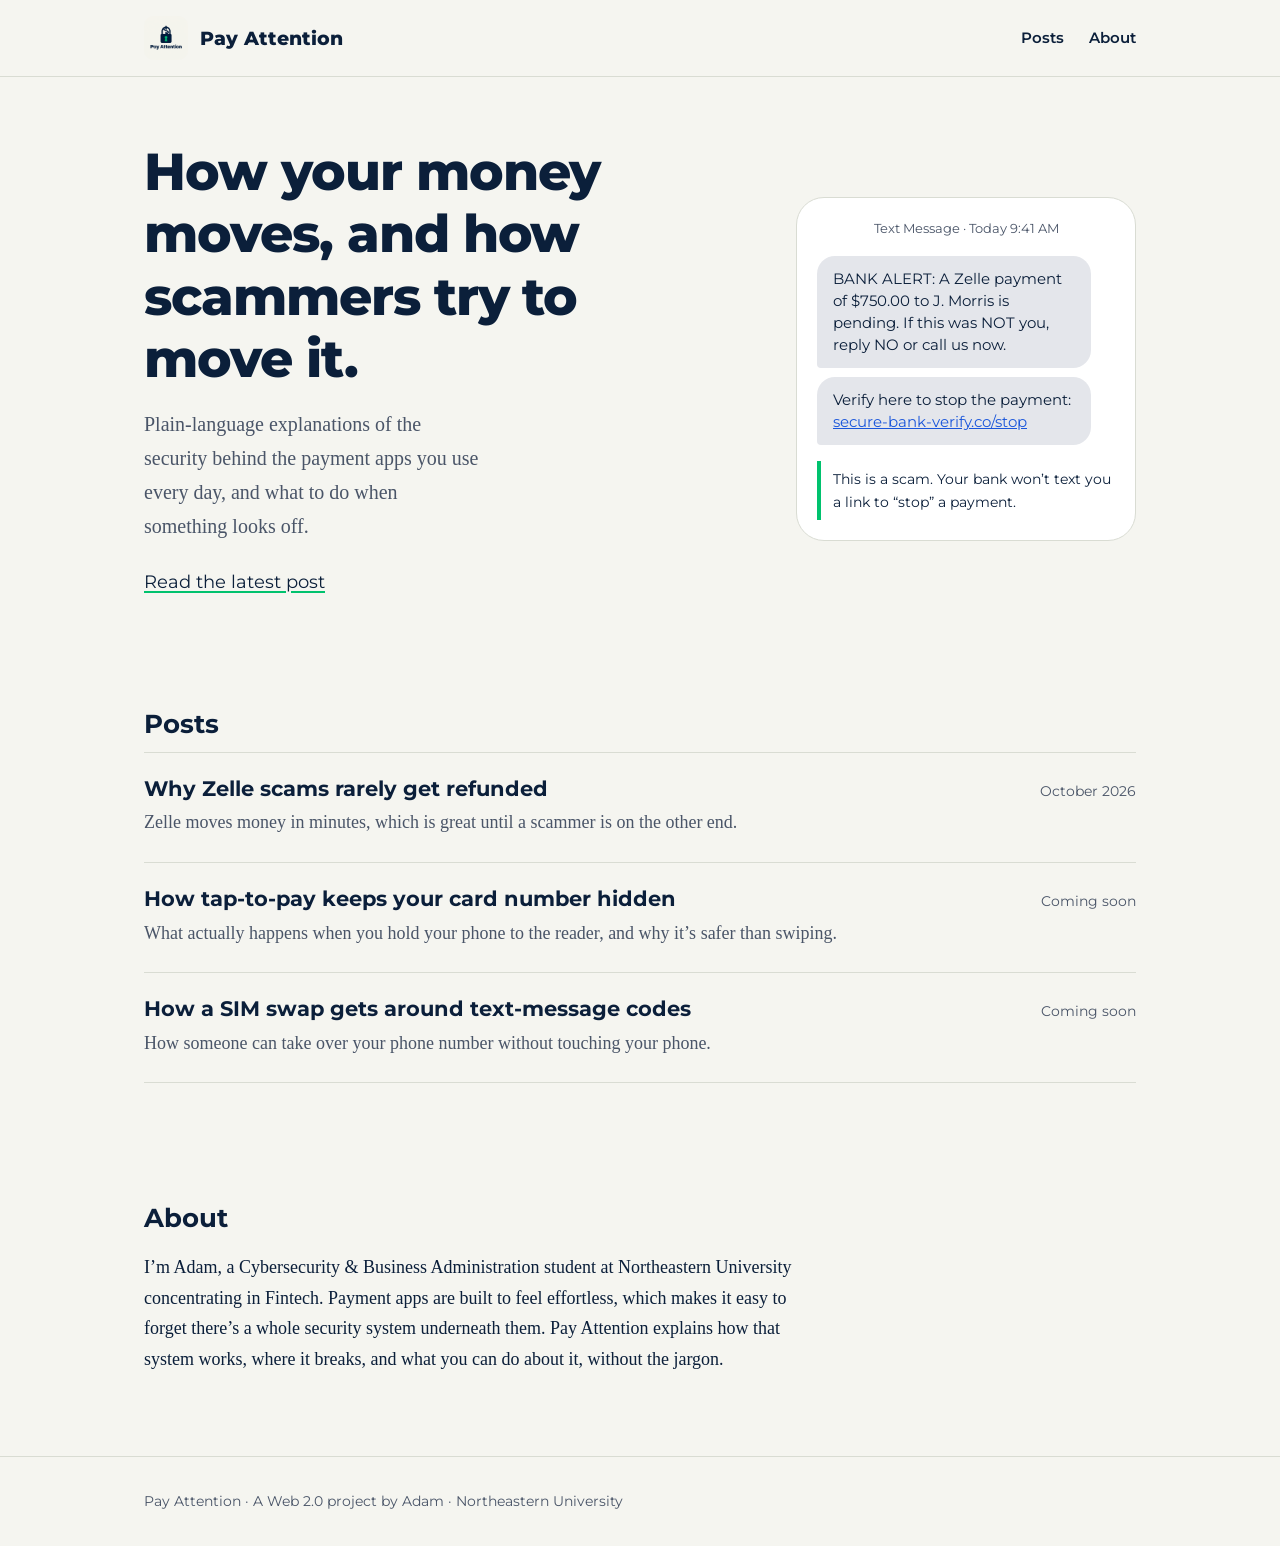
==== index.html @ 5a646ea3 "Add files via upload" ====
<!DOCTYPE html>
<html lang="en">
<head>
  <meta charset="UTF-8">
  <meta name="viewport" content="width=device-width, initial-scale=1">
  <title>Pay Attention | How your money moves, and how scammers try to move it</title>
  <meta name="description" content="Plain-language explanations of the cybersecurity behind Zelle, Venmo, Apple Pay, and bank logins.">
  <link rel="icon" href="logo.png">
  <link rel="preconnect" href="https://fonts.googleapis.com">
  <link rel="preconnect" href="https://fonts.gstatic.com" crossorigin>
  <link href="https://fonts.googleapis.com/css2?family=Montserrat:wght@600;700;800&display=swap" rel="stylesheet">
  <link rel="stylesheet" href="style.css">
</head>
<body>

  <header class="site-header">
    <div class="wrap">
      <a class="brand" href="index.html">
        <img src="logo.png" alt="Pay Attention logo: a navy padlock with a dollar sign in the shackle and a green keyhole">
        Pay Attention
      </a>
      <nav aria-label="Main">
        <a href="#posts">Posts</a>
        <a href="#about">About</a>
      </nav>
    </div>
  </header>

  <main class="wrap">

    <section class="hero">
      <div>
        <h1>How your money moves, and how scammers try to move it.</h1>
        <p class="lede">Plain-language explanations of the security behind the payment apps you use every day, and what to do when something looks off.</p>
        <a href="#posts" class="sans">Read the latest post</a>
      </div>

      <div class="phone" role="img" aria-label="Example of a scam text message pretending to be from a bank">
        <div class="phone-top">Text Message · Today 9:41 AM</div>
        <div class="bubble">BANK ALERT: A Zelle payment of $750.00 to J. Morris is pending. If this was NOT you, reply NO or call us now.</div>
        <div class="bubble">Verify here to stop the payment: <span class="fake-link">secure-bank-verify.co/stop</span></div>
        <div class="flag">This is a scam. Your bank won’t text you a link to “stop” a payment.</div>
      </div>
    </section>

    <section id="posts" class="posts">
      <h2>Posts</h2>

      <div class="post-row">
        <div>
          <h3><a href="posts/zelle-scams.html">Why Zelle scams rarely get refunded</a></h3>
          <p>Zelle moves money in minutes, which is great until a scammer is on the other end.</p>
        </div>
        <span class="status">October 2026</span>
      </div>

      <div class="post-row">
        <div>
          <h3>How tap-to-pay keeps your card number hidden</h3>
          <p>What actually happens when you hold your phone to the reader, and why it’s safer than swiping.</p>
        </div>
        <span class="status">Coming soon</span>
      </div>

      <div class="post-row">
        <div>
          <h3>How a SIM swap gets around text-message codes</h3>
          <p>How someone can take over your phone number without touching your phone.</p>
        </div>
        <span class="status">Coming soon</span>
      </div>
    </section>

    <section id="about" class="about measure">
      <h2>About</h2>
      <p>I’m Adam, a Cybersecurity &amp; Business Administration student at Northeastern University concentrating in Fintech. Payment apps are built to feel effortless, which makes it easy to forget there’s a whole security system underneath them. Pay Attention explains how that system works, where it breaks, and what you can do about it, without the jargon.</p>
    </section>

  </main>

  <footer class="site-footer">
    <div class="wrap">Pay Attention · A Web 2.0 project by Adam · Northeastern University</div>
  </footer>

</body>
</html>
---- style.css ----
/* Pay Attention — shared styles
   Brand: navy #0B1F3A, off-white #F5F5F0, accent green #00C26E
   Headers: Montserrat (sans) / Body: Georgia (serif) */

:root {
  --navy: #0B1F3A;
  --paper: #F5F5F0;
  --green: #00C26E;
  --green-ink: #007A45;      /* darker green, readable as text on light bg */
  --muted: #4A5568;
  --line: #D9DCD3;
  --surface: #FFFFFF;

  --bg: var(--paper);
  --text: var(--navy);
  --card: var(--surface);

  --sans: "Montserrat", "Helvetica Neue", Arial, sans-serif;
  --serif: Georgia, "Times New Roman", serif;
  color-scheme: light;
}

@media (prefers-color-scheme: dark) {
  :root {
    --bg: #0B1F3A;
    --text: #F5F5F0;
    --card: #13294A;
    --muted: #B8C2D1;
    --line: #2A4268;
    --green-ink: #3FE09A;
    color-scheme: dark;
  }
}

* { box-sizing: border-box; }

html { scroll-behavior: smooth; }
@media (prefers-reduced-motion: reduce) { html { scroll-behavior: auto; } }

body {
  margin: 0;
  background: var(--bg);
  color: var(--text);
  font-family: var(--serif);
  font-size: 1.125rem;
  line-height: 1.7;
}

h1, h2, h3, nav, .sans { font-family: var(--sans); line-height: 1.2; }
h1 { font-size: clamp(2rem, 5vw, 3.25rem); font-weight: 800; margin: 0 0 1rem; letter-spacing: -0.02em; }
h2 { font-size: 1.6rem; font-weight: 700; margin: 2.5rem 0 0.75rem; }
h3 { font-size: 1.2rem; font-weight: 700; margin: 1.5rem 0 0.5rem; }

a { color: inherit; text-decoration-thickness: 2px; text-underline-offset: 3px; text-decoration-color: var(--green); }
a:hover { color: var(--green-ink); }
:focus-visible { outline: 3px solid var(--green); outline-offset: 3px; border-radius: 4px; }

img { max-width: 100%; height: auto; display: block; }

.wrap { max-width: 1040px; margin: 0 auto; padding: 0 1.5rem; }
.measure { max-width: 680px; }

/* Header */
.site-header { border-bottom: 1px solid var(--line); }
.site-header .wrap { display: flex; align-items: center; justify-content: space-between; gap: 1rem; padding-top: 1rem; padding-bottom: 1rem; }
.brand { display: flex; align-items: center; gap: 0.75rem; text-decoration: none; font-family: var(--sans); font-weight: 800; font-size: 1.2rem; }
.brand img { width: 44px; height: 44px; border-radius: 10px; background: var(--paper); }
nav a { font-weight: 600; font-size: 0.95rem; text-decoration: none; margin-left: 1.25rem; }
nav a:hover { text-decoration: underline; text-decoration-color: var(--green); }

/* Homepage hero: the suspicious text message */
.hero { display: grid; grid-template-columns: 1.1fr 0.9fr; gap: 3rem; align-items: center; padding: 4rem 0 3.5rem; }
.hero p.lede { font-size: 1.25rem; color: var(--muted); margin: 0 0 1.5rem; max-width: 34ch; }

.phone { background: var(--card); border: 1px solid var(--line); border-radius: 28px; padding: 1.25rem; max-width: 340px; justify-self: end; width: 100%; }
.phone-top { font-family: var(--sans); font-size: 0.8rem; color: var(--muted); text-align: center; margin-bottom: 1rem; }
.bubble { font-family: var(--sans); font-size: 0.95rem; line-height: 1.45; background: #E4E6EB; color: #0B1F3A; padding: 0.75rem 1rem; border-radius: 18px 18px 18px 4px; margin-bottom: 0.6rem; max-width: 92%; }
.bubble .fake-link { color: #1A56DB; text-decoration: underline; }
.flag { font-family: var(--sans); font-size: 0.85rem; border-left: 4px solid var(--green); padding: 0.4rem 0 0.4rem 0.75rem; margin-top: 1rem; color: var(--text); }

/* Post list */
.posts { padding: 1rem 0 3rem; }
.post-row { display: grid; grid-template-columns: 1fr auto; gap: 1rem; padding: 1.5rem 0; border-top: 1px solid var(--line); align-items: baseline; }
.post-row:last-child { border-bottom: 1px solid var(--line); }
.post-row h3 { margin: 0 0 0.35rem; font-size: 1.3rem; }
.post-row h3 a { text-decoration: none; }
.post-row h3 a:hover { text-decoration: underline; text-decoration-color: var(--green); }
.post-row p { margin: 0; color: var(--muted); }
.status { font-family: var(--sans); font-size: 0.85rem; color: var(--muted); white-space: nowrap; }

.about { padding: 2rem 0 4rem; }

/* Post page */
.post-head { padding: 3.5rem 0 1.5rem; }
.post-head .meta { font-family: var(--sans); font-size: 0.9rem; color: var(--muted); }
article p { margin: 0 0 1.25rem; }
article ul, article ol { padding-left: 1.25rem; }

figure { margin: 2rem 0; }
figure.right { float: right; width: 45%; margin: 0.5rem 0 1rem 1.5rem; }
figure.left  { float: left;  width: 45%; margin: 0.5rem 1.5rem 1rem 0; }
figcaption { font-family: var(--sans); font-size: 0.85rem; color: var(--muted); margin-top: 0.5rem; }
.clear { clear: both; }

.placeholder { background: var(--card); border: 2px dashed var(--line); border-radius: 12px; min-height: 180px; display: grid; place-items: center; padding: 1rem; font-family: var(--sans); font-size: 0.9rem; color: var(--muted); text-align: center; }

.embed { position: relative; aspect-ratio: 16 / 9; }
.embed iframe { position: absolute; inset: 0; width: 100%; height: 100%; border: 0; border-radius: 12px; }

/* The green accent is reserved for the "protect yourself" takeaway */
.takeaway { background: var(--card); border-left: 6px solid var(--green); border-radius: 0 12px 12px 0; padding: 1.25rem 1.5rem; margin: 2.5rem 0; }
.takeaway h2 { margin-top: 0; color: var(--green-ink); }

.sources { font-size: 1rem; color: var(--muted); border-top: 1px solid var(--line); margin-top: 3rem; padding-top: 1rem; }

/* Footer */
.site-footer { border-top: 1px solid var(--line); padding: 2rem 0; font-family: var(--sans); font-size: 0.9rem; color: var(--muted); }

/* Mobile */
@media (max-width: 760px) {
  .hero { grid-template-columns: 1fr; gap: 2rem; padding-top: 2.5rem; }
  .phone { justify-self: start; }
  nav a { margin-left: 0.9rem; }
  figure.right, figure.left { float: none; width: 100%; margin: 1.5rem 0; }
  .post-row { grid-template-columns: 1fr; }
}

/* Inline diagram */
.diagram { background: var(--card); border: 1px solid var(--line); border-radius: 12px; padding: 1rem; overflow-x: auto; }
.diagram svg { display: block; min-width: 560px; width: 100%; height: auto; }
.diagram .box { fill: var(--bg); stroke: var(--text); stroke-width: 2; }
.diagram .box-scam { fill: var(--bg); stroke: #C0392B; stroke-width: 2; stroke-dasharray: 6 4; }
.diagram text { font-family: var(--sans); fill: var(--text); font-size: 14px; font-weight: 600; }
.diagram .small { font-size: 12px; font-weight: 500; fill: var(--muted); }
.diagram .arrow { stroke: var(--text); stroke-width: 2; fill: none; marker-end: url(#arrowhead); }
.diagram .arrowhead { fill: var(--text); }
.callout { font-family: var(--sans); font-size: 1rem; border-left: 4px solid var(--line); padding: 0.25rem 0 0.25rem 1rem; margin: 1.5rem 0; color: var(--muted); }
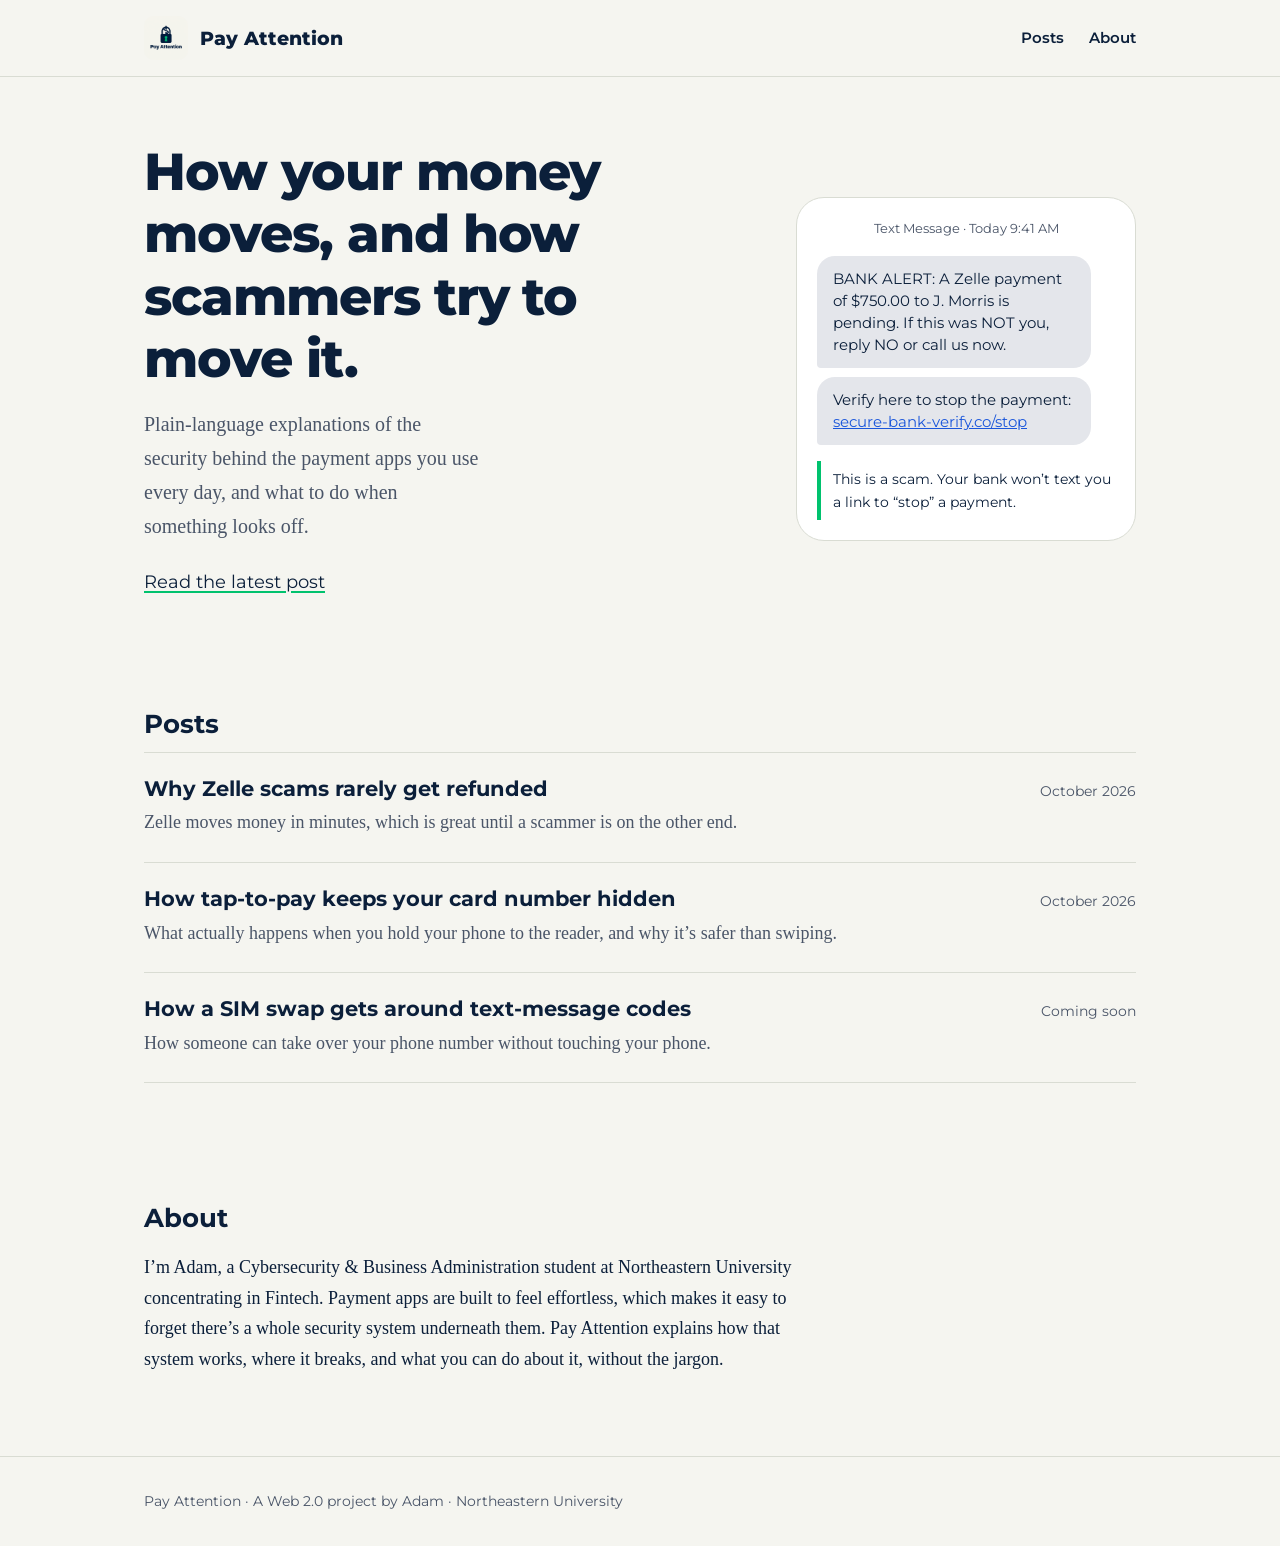
==== commit 13ed9580: "Add files via upload" ====
--- a/index.html
+++ b/index.html
@@ -56,10 +56,10 @@
 
       <div class="post-row">
         <div>
-          <h3>How tap-to-pay keeps your card number hidden</h3>
+          <h3><a href="posts/tap-to-pay.html">How tap-to-pay keeps your card number hidden</a></h3>
           <p>What actually happens when you hold your phone to the reader, and why it’s safer than swiping.</p>
         </div>
-        <span class="status">Coming soon</span>
+        <span class="status">October 2026</span>
       </div>
 
       <div class="post-row">
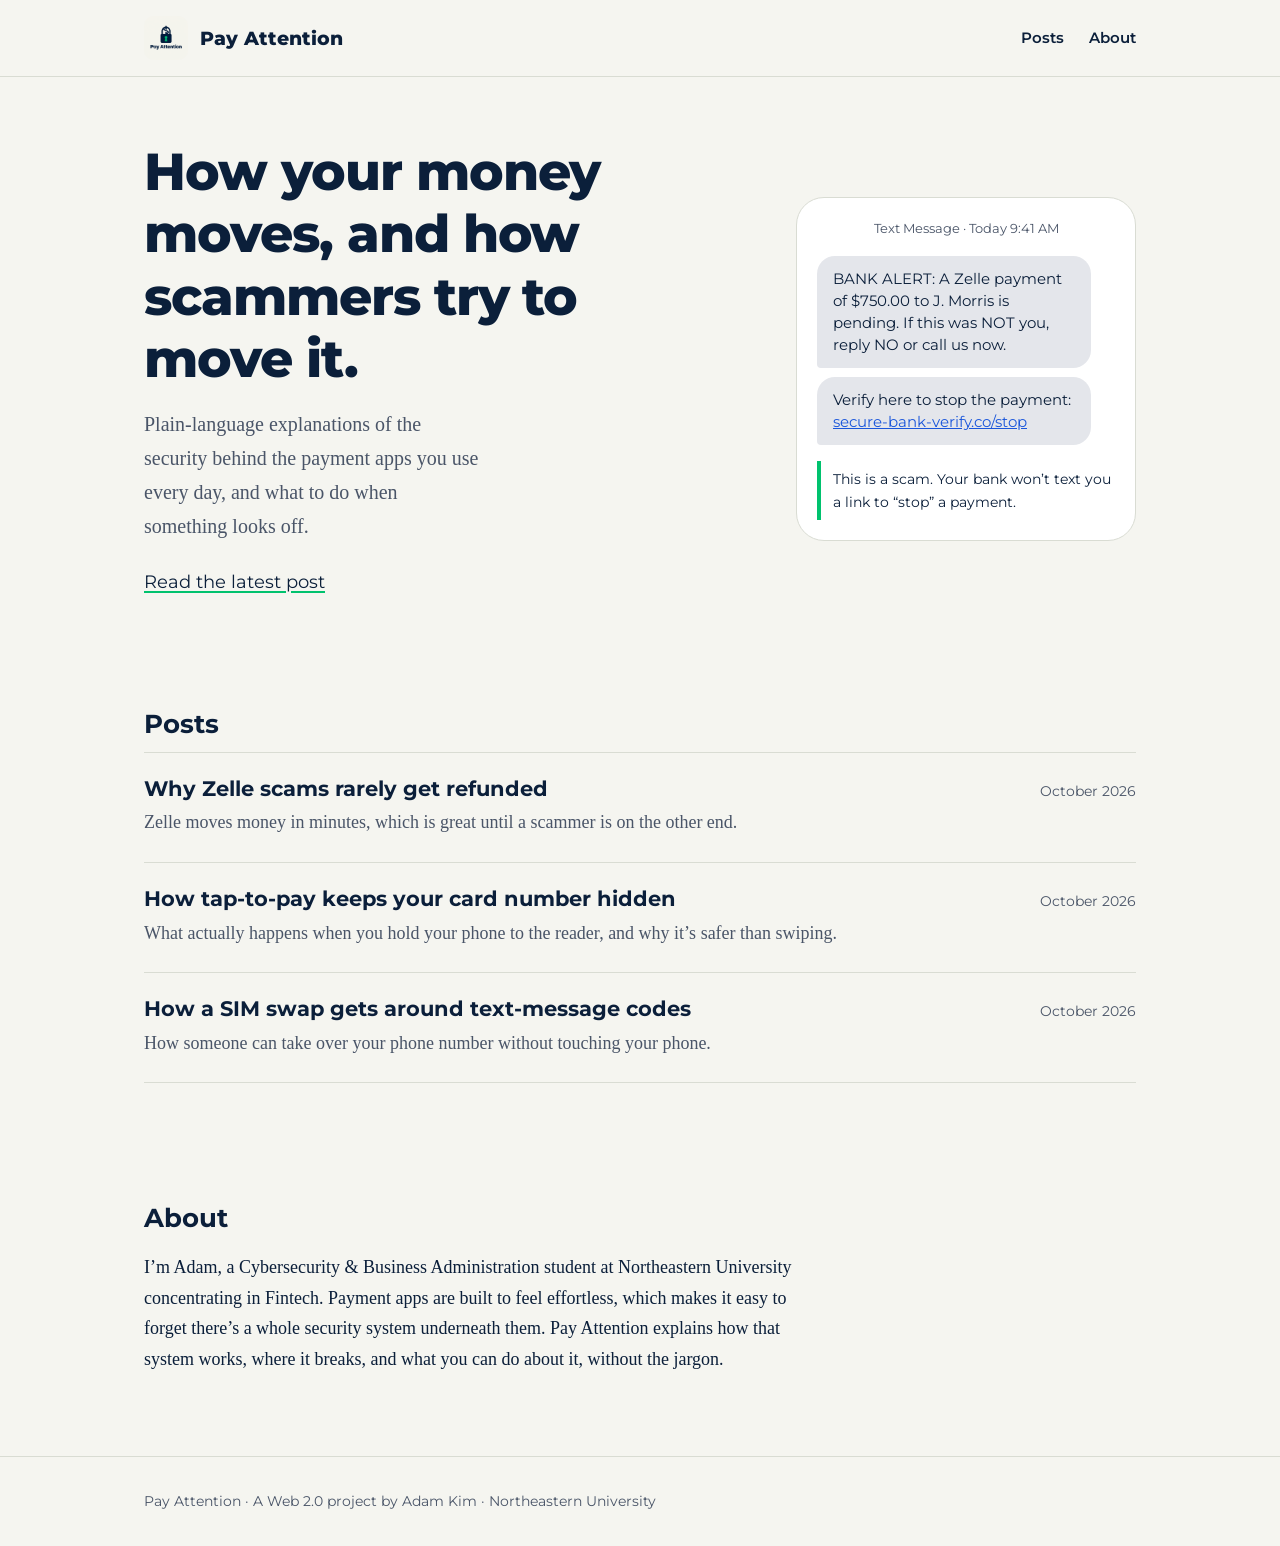
==== commit 39298267: "Add files via upload" ====
--- a/index.html
+++ b/index.html
@@ -64,10 +64,10 @@
 
       <div class="post-row">
         <div>
-          <h3>How a SIM swap gets around text-message codes</h3>
+          <h3><a href="posts/sim-swap.html">How a SIM swap gets around text-message codes</a></h3>
           <p>How someone can take over your phone number without touching your phone.</p>
         </div>
-        <span class="status">Coming soon</span>
+        <span class="status">October 2026</span>
       </div>
     </section>
 
@@ -79,8 +79,8 @@
   </main>
 
   <footer class="site-footer">
-    <div class="wrap">Pay Attention · A Web 2.0 project by Adam · Northeastern University</div>
+    <div class="wrap">Pay Attention · A Web 2.0 project by Adam Kim · Northeastern University</div>
   </footer>
 
 </body>
-</html>
+</html>
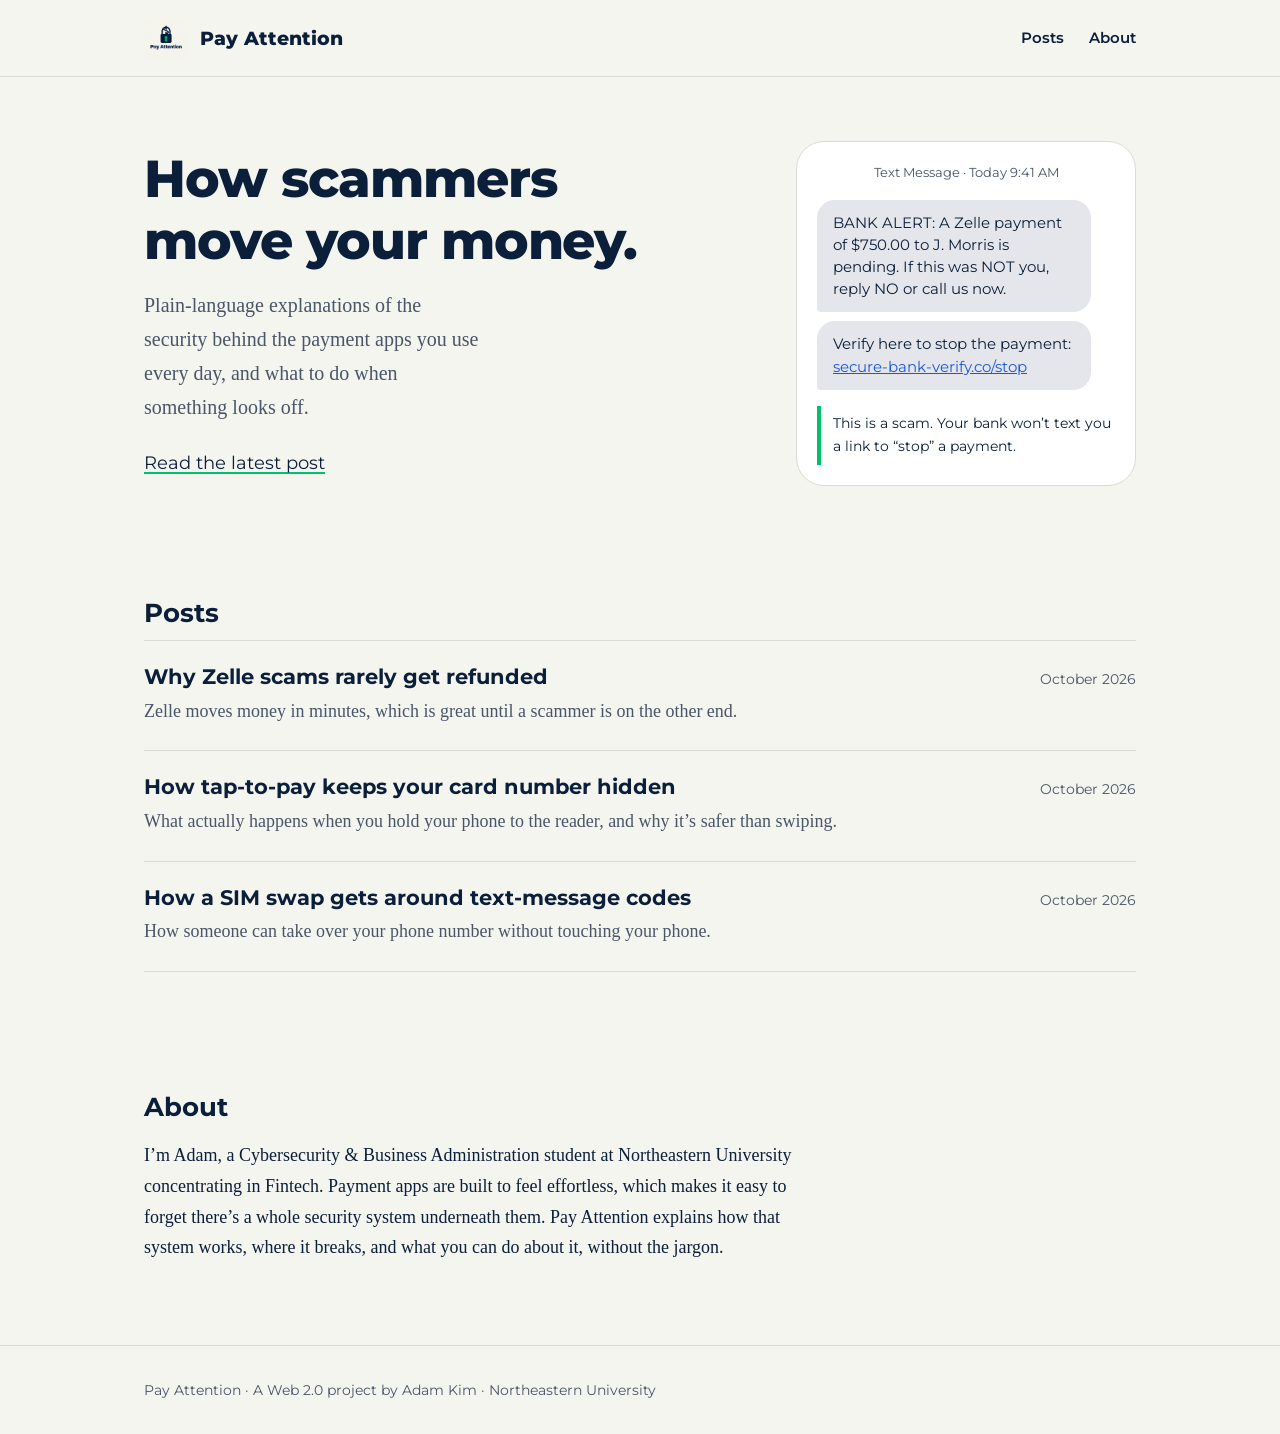
==== commit 2e145dc4: "Add files via upload" ====
--- a/index.html
+++ b/index.html
@@ -3,7 +3,7 @@
 <head>
   <meta charset="UTF-8">
   <meta name="viewport" content="width=device-width, initial-scale=1">
-  <title>Pay Attention | How your money moves, and how scammers try to move it</title>
+  <title>Pay Attention | How scammers move your money</title>
   <meta name="description" content="Plain-language explanations of the cybersecurity behind Zelle, Venmo, Apple Pay, and bank logins.">
   <link rel="icon" href="logo.png">
   <link rel="preconnect" href="https://fonts.googleapis.com">
@@ -30,7 +30,7 @@
 
     <section class="hero">
       <div>
-        <h1>How your money moves, and how scammers try to move it.</h1>
+        <h1>How scammers move your money.</h1>
         <p class="lede">Plain-language explanations of the security behind the payment apps you use every day, and what to do when something looks off.</p>
         <a href="#posts" class="sans">Read the latest post</a>
       </div>
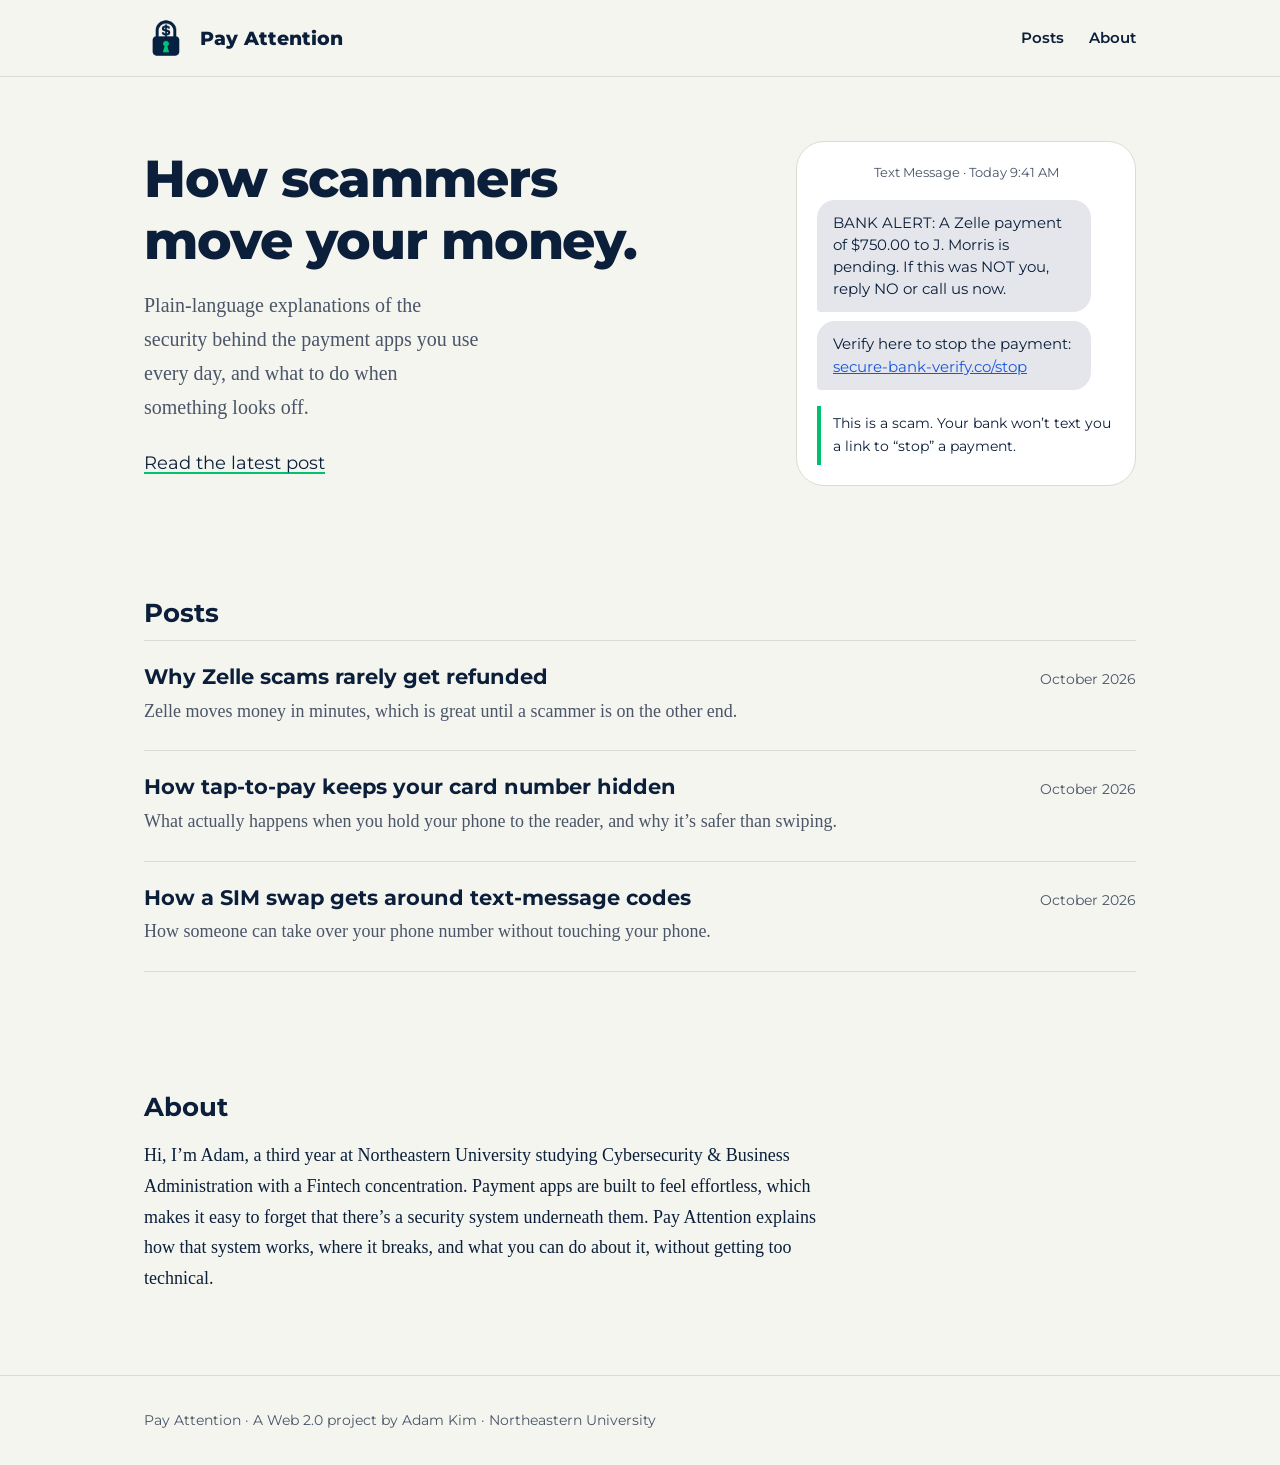
==== commit 3f2bd357: "Add files via upload" ====
--- a/index.html
+++ b/index.html
@@ -73,7 +73,7 @@
 
     <section id="about" class="about measure">
       <h2>About</h2>
-      <p>I’m Adam, a Cybersecurity &amp; Business Administration student at Northeastern University concentrating in Fintech. Payment apps are built to feel effortless, which makes it easy to forget there’s a whole security system underneath them. Pay Attention explains how that system works, where it breaks, and what you can do about it, without the jargon.</p>
+      <p>Hi, I’m Adam, a third year at Northeastern University studying Cybersecurity & Business Administration with a Fintech concentration. Payment apps are built to feel effortless, which makes it easy to forget that there’s a security system underneath them. Pay Attention explains how that system works, where it breaks, and what you can do about it, without getting too technical.</p>
     </section>
 
   </main>
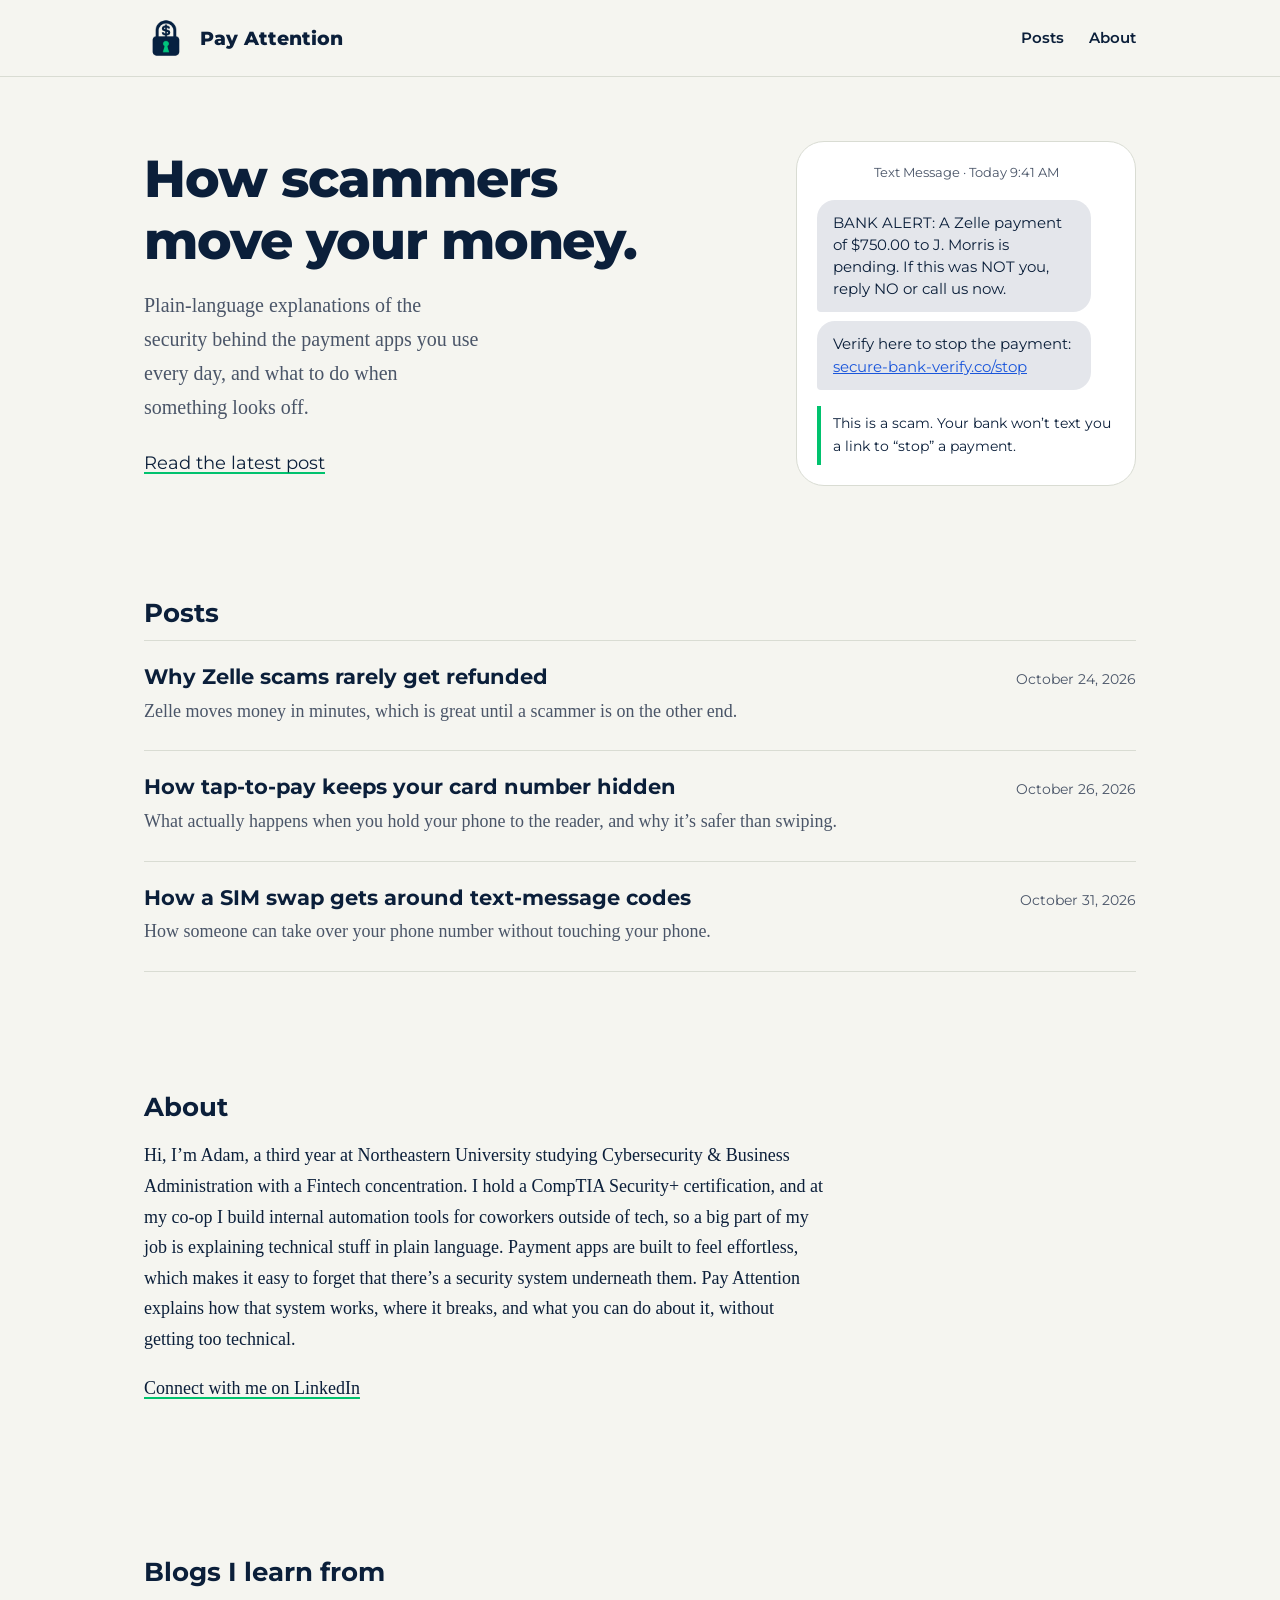
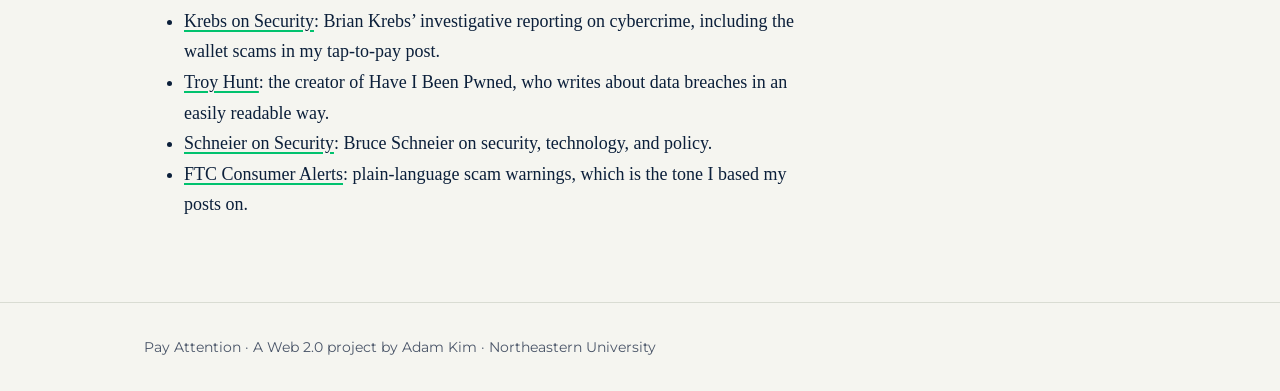
==== commit 1d933deb: "Add files via upload" ====
--- a/index.html
+++ b/index.html
@@ -51,7 +51,7 @@
           <h3><a href="posts/zelle-scams.html">Why Zelle scams rarely get refunded</a></h3>
           <p>Zelle moves money in minutes, which is great until a scammer is on the other end.</p>
         </div>
-        <span class="status">October 2026</span>
+        <span class="status">October 24, 2026</span>
       </div>
 
       <div class="post-row">
@@ -59,7 +59,7 @@
           <h3><a href="posts/tap-to-pay.html">How tap-to-pay keeps your card number hidden</a></h3>
           <p>What actually happens when you hold your phone to the reader, and why it’s safer than swiping.</p>
         </div>
-        <span class="status">October 2026</span>
+        <span class="status">October 26, 2026</span>
       </div>
 
       <div class="post-row">
@@ -67,13 +67,24 @@
           <h3><a href="posts/sim-swap.html">How a SIM swap gets around text-message codes</a></h3>
           <p>How someone can take over your phone number without touching your phone.</p>
         </div>
-        <span class="status">October 2026</span>
+        <span class="status">October 31, 2026</span>
       </div>
     </section>
 
     <section id="about" class="about measure">
       <h2>About</h2>
-      <p>Hi, I’m Adam, a third year at Northeastern University studying Cybersecurity & Business Administration with a Fintech concentration. Payment apps are built to feel effortless, which makes it easy to forget that there’s a security system underneath them. Pay Attention explains how that system works, where it breaks, and what you can do about it, without getting too technical.</p>
+      <p>Hi, I’m Adam, a third year at Northeastern University studying Cybersecurity &amp; Business Administration with a Fintech concentration. I hold a CompTIA Security+ certification, and at my co-op I build internal automation tools for coworkers outside of tech, so a big part of my job is explaining technical stuff in plain language. Payment apps are built to feel effortless, which makes it easy to forget that there’s a security system underneath them. Pay Attention explains how that system works, where it breaks, and what you can do about it, without getting too technical.</p>
+      <p><a href="https://www.linkedin.com/in/adamkim28/">Connect with me on LinkedIn</a></p>
+    </section>
+
+    <section class="about measure">
+      <h2>Blogs I learn from</h2>
+      <ul>
+        <li><a href="https://krebsonsecurity.com">Krebs on Security</a>: Brian Krebs’ investigative reporting on cybercrime, including the wallet scams in my tap-to-pay post.</li>
+        <li><a href="https://www.troyhunt.com">Troy Hunt</a>: the creator of Have I Been Pwned, who writes about data breaches in an easily readable way.</li>
+        <li><a href="https://www.schneier.com">Schneier on Security</a>: Bruce Schneier on security, technology, and policy.</li>
+        <li><a href="https://consumer.ftc.gov/consumer-alerts">FTC Consumer Alerts</a>: plain-language scam warnings, which is the tone I based my posts on.</li>
+      </ul>
     </section>
 
   </main>
--- a/style.css
+++ b/style.css
@@ -135,3 +135,7 @@
 .diagram .arrow { stroke: var(--text); stroke-width: 2; fill: none; marker-end: url(#arrowhead); }
 .diagram .arrowhead { fill: var(--text); }
 .callout { font-family: var(--sans); font-size: 1rem; border-left: 4px solid var(--line); padding: 0.25rem 0 0.25rem 1rem; margin: 1.5rem 0; color: var(--muted); }
+
+figure img { border-radius: 12px; }
+
+figure img { border: 1px solid var(--line); }
